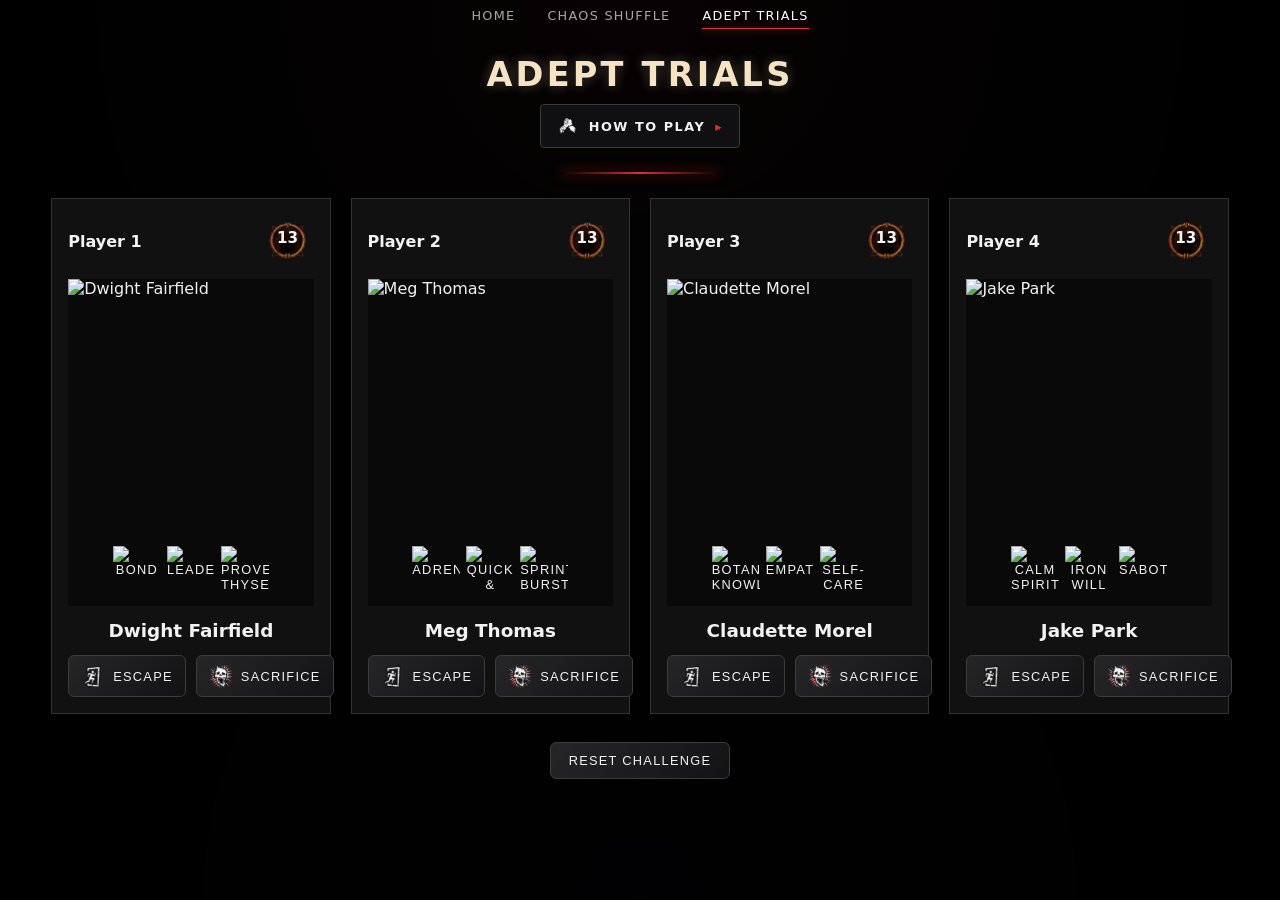
==== challenge.html @ 23b7cd25 "FEAT: Add How to Play accordion Added a reusable mode accordion component and introduced a How to Pl" ====
<!DOCTYPE html>
<html lang="en">
<head>
  <meta charset="UTF-8">
  <meta name="viewport" content="width=device-width, initial-scale=1.0">
  <link rel="icon" type="image/png" href="images/icons/favicon.png">
  <title>The Campfire | Adept Trials</title>
  <link rel="stylesheet" href="css/style.css">
  <link rel="stylesheet" href="css/challenge.css">
</head>

<body>
  <header class="app-header">
    <nav class="app-nav" aria-label="Main navigation">
      <a href="index.html">Home</a>
      <a href="randomiser.html">Chaos Shuffle</a>
      <a href="challenge.html" aria-current="page">Adept Trials</a>
    </nav>
    <div class="challenge-heading">
      <h1>Adept Trials</h1>
      <section class="mode-accordion">
        <button class="mode-accordion-toggle" type="button" aria-expanded="false" aria-controls="how-to-play-content">
          <img class="mode-accordion-image" src="images/icons/how-to-play.png" alt="How to Play" aria-hidden="true">
          <span>How to Play</span>
          <span class="mode-accordion-icon" aria-hidden="true">▸</span>
        </button>
        
        <div class="mode-accordion-content" id="how-to-play-content" hidden>
          <p>Work together to progress through the Survivor roster.</p>
          <ul>
            <li>Escape a Trial to advance to the next Survivor.</li>
            <li>Being sacrificed costs you progress.</li>
            <li>Three consecutive sacrifices ends the run.</li>
            <li>Complete your Survivor column to become an Escapist.</li>
            <li>Escapists may play as any Survivor, but must equip one unique perk from each remaining player's current Survivor and one unique perk from the Survivor they finished their column with.</li>
            <li>As an Escapist, your goal is to help the remaining players escape and complete their columns.</li>
            <li>Complete the Trial by having all four players become Escapists.</li>
          </ul>
        </div>
      </section>
    </div>
  </header>

  <main class="challenge-page">
    <section class="challenge-grid">

      <!-- Player 1 -->
      <article class="challenge-player-card" data-player="0">
        <div class="challenge-player-header">
          <span class="challenge-player-label">Player 1</span>
          <div class="challenge-player-rank">
            <img class="challenge-rank-icon" src="images/ranks/bronze.png" alt="Rank emblem">
            <span class="challenge-rank-number">—</span>
          </div>
        </div>

        <div class="challenge-survivor">
          <img class="challenge-survivor-image" src="images/placeholders/character.png" alt="Player 1 Survivor">
          <div class="challenge-perks">
            <button class="challenge-perk" type="button">
              <img src="images/placeholders/perk.png" alt="Survivor perk">
            </button>

            <button class="challenge-perk" type="button">
              <img src="images/placeholders/perk.png" alt="Survivor perk">
            </button>

            <button class="challenge-perk" type="button">
              <img src="images/placeholders/perk.png" alt="Survivor perk">
            </button>
          </div>
        </div>

        <h2 class="challenge-survivor-name">Survivor</h2>
        <p class="challenge-finished-label">ESCAPED</p>

        <div class="challenge-result-buttons">
          <button class="challenge-result-btn challenge-escape-btn" type="button">
            <img class="challenge-result-icon" src="images/icons/escape-icon.png" alt="">
            <span>Escape</span>
          </button>

          <button class="challenge-result-btn challenge-sacrifice-btn" type="button">
            <img class="challenge-result-icon" src="images/icons/sacrifice-icon.png" alt="">
            <span>Sacrifice</span>
          </button>
        </div>
      </article>

      <!-- Player 2 -->
      <article class="challenge-player-card" data-player="1">
        <div class="challenge-player-header">
          <span class="challenge-player-label">Player 2</span>
          <div class="challenge-player-rank">
            <img class="challenge-rank-icon" src="images/ranks/bronze.png" alt="Rank emblem">
            <span class="challenge-rank-number">—</span>
          </div>
        </div>

        <div class="challenge-survivor">
          <img class="challenge-survivor-image" src="images/placeholders/character.png" alt="Player 2 Survivor">
          <div class="challenge-perks">
            <button class="challenge-perk" type="button">
              <img src="images/placeholders/perk.png" alt="Survivor perk">
            </button>

            <button class="challenge-perk" type="button">
              <img src="images/placeholders/perk.png" alt="Survivor perk">
            </button>

            <button class="challenge-perk" type="button">
              <img src="images/placeholders/perk.png" alt="Survivor perk">
            </button>
          </div>
        </div>

        <h2 class="challenge-survivor-name">Survivor</h2>
        <p class="challenge-finished-label">ESCAPED</p>

        <div class="challenge-result-buttons">
          <button class="challenge-result-btn challenge-escape-btn" type="button">
            <img class="challenge-result-icon" src="images/icons/escape-icon.png" alt="">
            <span>Escape</span>
          </button>

          <button class="challenge-result-btn challenge-sacrifice-btn" type="button">
            <img class="challenge-result-icon" src="images/icons/sacrifice-icon.png" alt="">
            <span>Sacrifice</span>
          </button>
        </div>
      </article>

      <!-- Player 3 -->
      <article class="challenge-player-card" data-player="2">
        <div class="challenge-player-header">
          <span class="challenge-player-label">Player 3</span>
          <div class="challenge-player-rank">
            <img class="challenge-rank-icon" src="images/ranks/bronze.png" alt="Rank emblem">
            <span class="challenge-rank-number">—</span>
          </div>
        </div>

        <div class="challenge-survivor">
          <img class="challenge-survivor-image" src="images/placeholders/character.png" alt="Player 3 Survivor">
          <div class="challenge-perks">
            <button class="challenge-perk" type="button">
              <img src="images/placeholders/perk.png" alt="Survivor perk">
            </button>

            <button class="challenge-perk" type="button">
              <img src="images/placeholders/perk.png" alt="Survivor perk">
            </button>

            <button class="challenge-perk" type="button">
              <img src="images/placeholders/perk.png" alt="Survivor perk">
            </button>
          </div>
        </div>

        <h2 class="challenge-survivor-name">Survivor</h2>
        <p class="challenge-finished-label">ESCAPED</p>

        <div class="challenge-result-buttons">
          <button class="challenge-result-btn challenge-escape-btn" type="button">
            <img class="challenge-result-icon" src="images/icons/escape-icon.png" alt="">
            <span>Escape</span>
          </button>

          <button class="challenge-result-btn challenge-sacrifice-btn" type="button">
            <img class="challenge-result-icon" src="images/icons/sacrifice-icon.png" alt="">
            <span>Sacrifice</span>
          </button>
        </div>
      </article>

      <!-- Player 4 -->
      <article class="challenge-player-card" data-player="3">
        <div class="challenge-player-header">
          <span class="challenge-player-label">Player 4</span>
          <div class="challenge-player-rank">
            <img class="challenge-rank-icon" src="images/ranks/bronze.png" alt="Rank emblem">
            <span class="challenge-rank-number">—</span>
          </div>
        </div>

        <div class="challenge-survivor">
          <img class="challenge-survivor-image" src="images/placeholders/character.png" alt="Player 4 Survivor">

          <div class="challenge-perks">
            <button class="challenge-perk" type="button">
              <img src="images/placeholders/perk.png" alt="Survivor perk">
            </button>

            <button class="challenge-perk" type="button">
              <img src="images/placeholders/perk.png" alt="Survivor perk">
            </button>

            <button class="challenge-perk" type="button">
              <img src="images/placeholders/perk.png" alt="Survivor perk">
            </button>
          </div>
        </div>

        <h2 class="challenge-survivor-name">Survivor</h2>
        <p class="challenge-finished-label">ESCAPED</p>

        <div class="challenge-result-buttons">
          <button class="challenge-result-btn challenge-escape-btn" type="button">
            <img class="challenge-result-icon" src="images/icons/escape-icon.png" alt="">
            <span>Escape</span>
          </button>

          <button class="challenge-result-btn challenge-sacrifice-btn" type="button">
            <img class="challenge-result-icon" src="images/icons/sacrifice-icon.png" alt="">
            <span>Sacrifice</span>
          </button>
        </div>
      </article>
    </section>

    <section class="challenge-complete" hidden>
      <h2>CHALLENGE COMPLETE</h2>
      <p>All players escaped the Entity.</p>
    </section>

    <section class="challenge-failure" hidden>
      <h2>TRAIL FAILED</h2>
      <p class="challenge-failure-message"></p>
    </section>

    <section class="challenge-controls">
      <button id="challenge-reset" type="button">Reset Challenge</button>
    </section>
  </main>

  <script src="data/survivors.js"></script>
  <script src="data/survivor-perks.js"></script>
  <script src="js/script.js"></script>
  <script src="js/challenge.js"></script>

</body>
</html>
---- css/style.css ----
/* =========================
   Base
   ========================= */

:root {
  --entity-red: #d8342c;
  --entity-red-soft: #a82823;
  --bg-deep: #050508;
  --bg-panel: rgba(10, 10, 12, 0.9);
  --bg-panel-soft: rgba(18, 18, 22, 0.9);
  --text-main: #f2f2f2;
  --text-muted: #a0a0a0;
  --border-soft: #3c3c3c;
  --highlight: #f5e3c3;
  --shadow-strong: 0 0 25px rgba(0, 0, 0, 0.95);
}

* {
  box-sizing: border-box;
}

html,
body {
  margin: 0;
  padding: 0;
}

body {
  min-height: 100vh;
  background:
    radial-gradient(
      circle at top,
      rgba(216, 52, 44, 0.1),
      transparent 55%
    ),
    url("../images/backgrounds/dbdFog.jpg")
      center center / cover fixed no-repeat,
    var(--bg-deep);
  font-family:
    system-ui,
    -apple-system,
    BlinkMacSystemFont,
    "Segoe UI",
    sans-serif;
  color: var(--text-main);
  overflow-x: hidden;
  position: relative;
}

body::before {
  content: "";
  position: fixed;
  inset: 0;
  pointer-events: none;
  background:
    url("../images/backgrounds/fogOverlay.png") repeat;
  opacity: 0.15;
  mix-blend-mode: screen;
  z-index: -1;
}

body::after {
  content: "";
  position: fixed;
  inset: 0;
  pointer-events: none;
  background:
    radial-gradient(
      circle at top,
      transparent 0,
      rgba(0, 0, 0, 0.6) 65%
    ),
    radial-gradient(
      circle at bottom,
      transparent 0,
      rgba(0, 0, 0, 0.7) 55%
    );
  z-index: -1;
}

/* =========================
   App Layout
   ========================= */

.app {
  max-width: 980px;
  margin: 0 auto;
  padding: 1.5rem 1rem 2.5rem;
}


/* =========================
   App Header
   ========================= */

.app-header {
  position: relative;
  margin-bottom: 1.5rem;
  text-align: center;
}

.app-header h1 {
  margin: 0.5rem 0 0.25rem;
  font-size: 2.1rem;
  letter-spacing: 0.2rem;
  text-transform: uppercase;
  color: var(--highlight);
  text-shadow:
    0 0 8px rgba(0, 0, 0, 0.9),
    0 0 12px rgba(245, 227, 195, 0.4);
}

.app-header::after {
  content: "";
  display: block;
  width: 160px;
  height: 2px;
  margin: 0.5rem auto 0;
  background: linear-gradient(
    90deg,
    transparent,
    var(--entity-red),
    transparent
  );
  box-shadow: 0 0 12px rgba(216, 52, 44, 0.7);
}

/* =========================
   App Navigation
   ========================= */

.app-nav {
  display: flex;
  justify-content: center;
  gap: 32px;

  margin-bottom: 24px;
}

.app-nav a {
  position: relative;
  padding: 8px 0;
  color: rgba(255, 255, 255, 0.65);
  font-size: 0.8rem;
  letter-spacing: 0.1em;
  text-decoration: none;
  text-transform: uppercase;
  transition: color 0.2s ease;
}

.app-nav a:hover {
  color: #fff;
}

.app-nav a[aria-current="page"] {
  color: #fff;
}

.app-nav a[aria-current="page"]::after {
  content: "";
  position: absolute;
  right: 0;
  bottom: 2px;
  left: 0;
  height: 1px;
  background: var(--entity-red);
  box-shadow: 0 0 8px var(--entity-red);
}

/* =========================
   Mode Accordions
   ========================= */

.mode-accordion {
  width: min(100%, 700px);
  margin: 10px auto 24px;
}

.mode-accordion-toggle {
  display: flex;
  align-items: center;
  justify-content: center;
  gap: 10px;
  margin: 0 auto;
  padding: 10px 16px;
  border: 1px solid var(--border-soft);
  border-radius: 4px;
  background: var(--bg-panel-soft);
  color: var(--text-main);
  font: inherit;
  font-size: 0.8rem;
  font-weight: 600;
  letter-spacing: 0.12em;
  text-transform: uppercase;
  cursor: pointer;
  transition:
    border-color 0.2s ease,
    background 0.2s ease;
}

.mode-accordion-toggle:hover {
  border-color: var(--entity-red);
  background: var(--bg-panel);
}

.mode-accordion-icon {
  display: inline-block;
  color: var(--entity-red);
  transition: transform 0.2s ease;
}

.mode-accordion-toggle[aria-expanded="true"]
  .mode-accordion-icon {
  transform: rotate(90deg);
}

.mode-accordion-image {
  width: 22px;
  height: 22px;
  object-fit: contain;
}

.mode-accordion-content {
  max-width: 540px;
  margin: 14px auto 0;
  padding: 18px 24px;
  border: 1px solid var(--border-soft);
  background: var(--bg-panel);
  box-shadow: var(--shadow-strong);
  color: var(--text-muted);
  font-size: 0.85rem;
  line-height: 1.6;
}

.mode-accordion-content p {
  margin: 0 0 12px;
  color: var(--text-main);
  text-align: center;
}

.mode-accordion-content ul {
  width: fit-content;
  margin: 0 auto;
  padding-left: 20px;
  text-align: left;
}

.mode-accordion-content li + li {
  margin-top: 6px;
}

/* =========================
   Buttons
   ========================= */

button {
  background: linear-gradient(135deg, #262628, #131316);
  color: var(--text-main);
  border-radius: 6px;
  border: 1px solid var(--border-soft);
  padding: 0.6rem 0.9rem;
  cursor: pointer;
  font-size: 0.8rem;
  text-transform: uppercase;
  letter-spacing: 0.08rem;
  transition:
    background 0.15s ease,
    border-color 0.15s ease,
    box-shadow 0.15s ease,
    transform 0.08s ease;
}

button:hover {
  background: linear-gradient(135deg, var(--entity-red), var(--entity-red-soft));
  border-color: var(--entity-red);
  box-shadow: 0 0 10px rgba(216, 52, 44, 0.7);
  transform: translateY(-1px);
}

button:active {
  transform: translateY(0);
  box-shadow: 0 0 4px rgba(216, 52, 44, 0.6);
}

/* =========================
   Footer
   ========================= */

.app-footer {
  margin-top: 48px;
  padding: 24px 0 32px;
  text-align: center;
}

.social-links {
  display: flex;
  justify-content: center;
  align-items: center;
  gap: 18px;
}

.social-links a {
  display: flex;
  opacity: 0.6;
  transition:
    opacity 0.2s ease,
    transform 0.2s ease;
}

.social-links a:hover {
  opacity: 1;
  transform: translateY(-2px);
}

.social-links img {
  width: 24px;
  height: 24px;
  object-fit: contain;
  filter: invert(1);
  opacity: 0.65;
  transition:
    opacity 0.2s ease,
    transform 0.2s ease;
}

.social-links a:hover img {
  opacity: 1;
  transform: translateY(-2px);
}

.copyright {
  margin: 14px 0 0;
  color: var(--text-muted);
  font-size: 0.7rem;
  opacity: 0.6;
}

.legal-disclaimer {
  max-width: 650px;
  margin: 12px auto 0;

  color: var(--text-muted);
  font-size: 0.7rem;
  line-height: 1.5;
  text-align: center;

  opacity: 0.6;
}

/* =========================
   Utilities
   ========================= */

.hidden {
  display: none !important;
}

/* =========================
   Responsive
   ========================= */

@media (max-width: 800px) {
  .app-header h1 {
    font-size: 1.7rem;
  }
}
---- css/challenge.css ----
/* =========================
   Challenge Layout
   ========================= */

.challenge-page {
  width: min(1400px, 92%);
  margin: 0 auto;
  padding-bottom: 40px;
}

.challenge-grid {
  display: grid;
  grid-template-columns: repeat(4, minmax(0, 1fr));
  gap: 20px;
}

/* =========================
   Player Cards
   ========================= */

.challenge-player-card {
  padding: 16px;
  border: 1px solid #333;
  background: #111;
}

.challenge-player-header {
  display: flex;
  align-items: center;
  justify-content: space-between;
  gap: 16px;
  margin-bottom: 12px;
}

.challenge-player-label {
  font-weight: 600;
}

.challenge-player-rank {
  position: relative;
  width: 52px;
  height: 52px;
  flex-shrink: 0;
}

.challenge-rank-icon {
  width: 100%;
  height: 100%;
  object-fit: contain;
  display: block;
}

.challenge-rank-number {
  position: absolute;
  inset: 0;
  display: flex;
  align-items: center;
  justify-content: center;
  font-size: 0.95rem;
  font-weight: 700;
  line-height: 1;
  pointer-events: none;
  transform: translateY(-2px);
}

/* =========================
   Survivor Display
   ========================= */

.challenge-survivor {
  position: relative;
  width: 100%;
  aspect-ratio: 3 / 4;
  overflow: hidden;
  background: #090909;
}

.challenge-survivor-image {
  width: 100%;
  height: 100%;
  object-fit: cover;
  display: block;
}

.challenge-survivor-name {
  margin: 14px 0;
  text-align: center;
  font-size: 1.15rem;
}

.challenge-finished-label {
  display: none;
  margin: 0 0 14px;
  text-align: center;
  font-weight: 700;
  letter-spacing: 0.08em;
}

.challenge-player-card.is-finished .challenge-finished-label {
  display: block;
}

.challenge-player-card.is-finished .challenge-result-btn {
  cursor: default;
  opacity: 0.5;
}

.challenge-player-card.has-sacrifice-warning
.challenge-survivor-image {
  filter:
    sepia(1)
    saturate(3)
    hue-rotate(315deg)
    brightness(0.9);
}

.challenge-player-card.has-sacrifice-danger
  .challenge-survivor-image {
  filter:
    sepia(1)
    saturate(6)
    hue-rotate(315deg)
    brightness(0.75);
}

/* =========================
   Perk Display
   ========================= */

.challenge-perks {
  position: absolute;
  left: 50%;
  bottom: 12px;
  transform: translateX(-50%);
  display: flex;
  align-items: center;
  justify-content: center;
  gap: 6px;
  z-index: 2;
}

.challenge-perk {
  width: 48px;
  height: 48px;
  padding: 0;
  border: none;
  background: transparent;
  cursor: pointer;
}

.challenge-perk img {
  width: 100%;
  height: 100%;
  object-fit: contain;
  display: block;
}

/* =========================
   Result Controls
   ========================= */

.challenge-result-buttons {
  display: grid;
  grid-template-columns: 1fr 1fr;
  gap: 10px;
}

.challenge-result-btn {
  width: 100%;
  padding: 8px 12px;
  display: flex;
  align-items: center;
  justify-content: center;
  gap: 8px;
  cursor: pointer;
}

.challenge-result-icon {
  width: 24px;
  height: 24px;
  object-fit: contain;
  flex-shrink: 0;
}

/* =========================
   Challenge States
   ========================= */

.challenge-complete {
  margin-top: 28px;
  text-align: center;
}

.challenge-complete h2 {
  margin: 0 0 8px;
}

.challenge-complete p {
  margin: 0;
}

.challenge-failure {
  margin-top: 28px;
  text-align: center;
}

.challenge-failure h2 {
  margin: 0 0 8px;
}

.challenge-failure-message {
  margin: 0;
}

/* =========================
   Challenge Controls
   ========================= */

.challenge-controls {
  display: flex;
  justify-content: center;
  margin-top: 28px;
}

#challenge-reset {
  padding: 10px 18px;
  cursor: pointer;
}

/* =========================
   Responsive
   ========================= */

@media (max-width: 1100px) {
  .challenge-grid {
    grid-template-columns: repeat(2, minmax(0, 1fr));
  }
}

@media (max-width: 600px) {
  .challenge-page {
    width: min(94%, 1400px);
  }

  .challenge-grid {
    grid-template-columns: 1fr;
  }
}
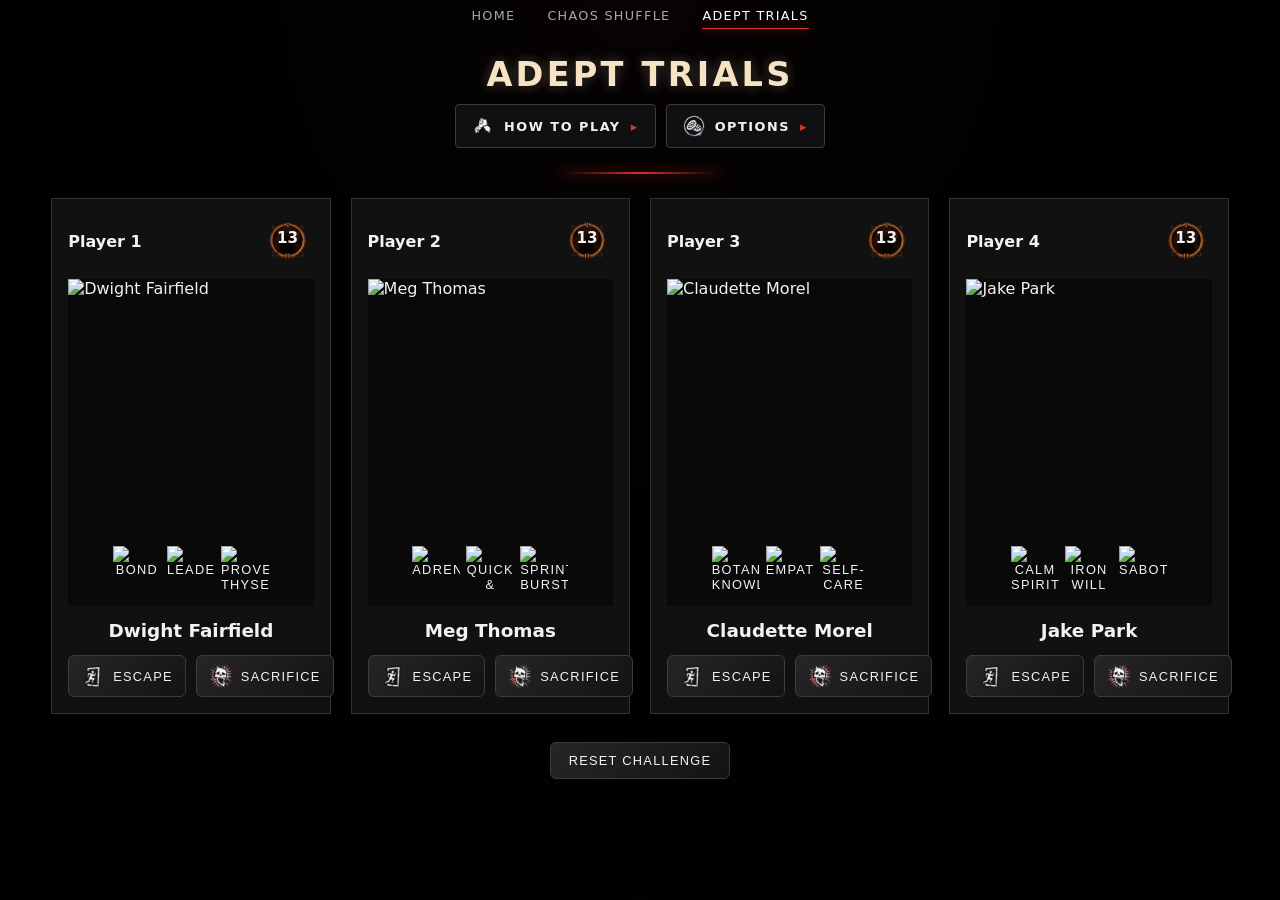
==== commit d9d0f866: "FEAT: Add Adept Trials options accordion Added an Options accordion to Adept Trials, updated the sha" ====
--- a/challenge.html
+++ b/challenge.html
@@ -18,26 +18,46 @@
     </nav>
     <div class="challenge-heading">
       <h1>Adept Trials</h1>
-      <section class="mode-accordion">
-        <button class="mode-accordion-toggle" type="button" aria-expanded="false" aria-controls="how-to-play-content">
-          <img class="mode-accordion-image" src="images/icons/how-to-play.png" alt="How to Play" aria-hidden="true">
-          <span>How to Play</span>
-          <span class="mode-accordion-icon" aria-hidden="true">▸</span>
-        </button>
-        
-        <div class="mode-accordion-content" id="how-to-play-content" hidden>
-          <p>Work together to progress through the Survivor roster.</p>
-          <ul>
-            <li>Escape a Trial to advance to the next Survivor.</li>
-            <li>Being sacrificed costs you progress.</li>
-            <li>Three consecutive sacrifices ends the run.</li>
-            <li>Complete your Survivor column to become an Escapist.</li>
-            <li>Escapists may play as any Survivor, but must equip one unique perk from each remaining player's current Survivor and one unique perk from the Survivor they finished their column with.</li>
-            <li>As an Escapist, your goal is to help the remaining players escape and complete their columns.</li>
-            <li>Complete the Trial by having all four players become Escapists.</li>
-          </ul>
-        </div>
-      </section>
+      <div class="mode-accordions">
+        <section class="mode-accordion">
+          <button class="mode-accordion-toggle" type="button" aria-expanded="false" aria-controls="how-to-play-content">
+            <img class="mode-accordion-image" src="images/icons/how-to-play.png" alt="How to Play" aria-hidden="true">
+            <span>How to Play</span>
+            <span class="mode-accordion-icon" aria-hidden="true">▸</span>
+          </button>
+          
+          <div class="mode-accordion-content" id="how-to-play-content" hidden>
+            <p>Work together to progress through the Survivor roster.</p>
+            <ul>
+              <li>Escape a Trial to advance to the next Survivor.</li>
+              <li>Being sacrificed costs you progress.</li>
+              <li>Three consecutive sacrifices ends the run.</li>
+              <li>Complete your Survivor column to become an Escapist.</li>
+              <li>Escapists may play as any Survivor, but must equip one unique perk from each remaining player's current Survivor and one unique perk from the Survivor they finished their column with.</li>
+              <li>As an Escapist, your goal is to help the remaining players escape and complete their columns.</li>
+              <li>Complete the Trial by having all four players become Escapists.</li>
+            </ul>
+          </div>
+        </section>
+
+        <section class="mode-accordion">
+          <button class="mode-accordion-toggle" type="button" aria-expanded="false" aria-controls="options-content">
+            <img class="mode-accordion-image" src="images/icons/options.png" alt="Options" aria-hidden="true">
+            <span>Options</span>
+            <span class="mode-accordion-icon" aria-hidden="true">▸</span>
+          </button>
+          <div class="mode-accordion-content" id="options-content" hidden>
+            <label class="custom-checkbox-label mode-option">
+              <input type="checkbox" id="randomise-survivor-columns">
+              <span class="custom-checkbox" aria-hidden="true"></span>
+              <span class="mode-option-text">
+                <strong>Randomise Survivor Columns</strong>
+                <small>Shuffle the Survivor roster between all four players.</small>
+              </span>
+            </label>
+          </div>
+        </section>
+      </div>
     </div>
   </header>
 
--- a/css/style.css
+++ b/css/style.css
@@ -168,12 +168,77 @@
 }
 
 /* =========================
+   Custom Checkboxes
+   ========================= */
+
+.custom-checkbox-label {
+  display: flex;
+  align-items: center;
+  gap: 0.45rem;
+  color: var(--text-muted);
+  cursor: pointer;
+  font-size: 0.75rem;
+  letter-spacing: 0.12rem;
+  text-transform: uppercase;
+  transition:
+    opacity 0.2s ease,
+    color 0.2s ease;
+}
+
+.custom-checkbox-label input {
+  display: none;
+}
+
+.custom-checkbox-label input:not(:checked) + .custom-checkbox {
+  opacity: 0.45;
+}
+
+.custom-checkbox {
+  position: relative;
+  width: 14px;
+  height: 14px;
+  border: 1px solid var(--entity-red);
+  border-radius: 3px;
+  box-shadow: 0 0 6px rgba(216, 52, 44, 0.4);
+}
+
+.custom-checkbox-label input:checked + .custom-checkbox::after {
+  content: "";
+  position: absolute;
+  inset: 2px;
+  background: var(--entity-red);
+  box-shadow: 0 0 8px rgba(216, 52, 44, 0.8);
+}
+
+.custom-checkbox-text {
+  margin-top: 1px;
+}
+
+/* =========================
    Mode Accordions
    ========================= */
 
+.mode-accordions {
+  display: grid;
+  grid-template-columns: max-content max-content;
+  justify-content: center;
+  gap: 14px 10px;
+
+  margin: 10px auto 24px;
+}
+
 .mode-accordion {
-  width: min(100%, 700px);
-  margin: 10px auto 24px;
+  display: contents;
+}
+
+.mode-accordion:first-child .mode-accordion-toggle {
+  grid-column: 1;
+  grid-row: 1;
+}
+
+.mode-accordion:nth-child(2) .mode-accordion-toggle {
+  grid-column: 2;
+  grid-row: 1;
 }
 
 .mode-accordion-toggle {
@@ -221,8 +286,11 @@
 }
 
 .mode-accordion-content {
-  max-width: 540px;
-  margin: 14px auto 0;
+  grid-column: 1 / -1;
+  grid-row: 2;
+  justify-self: center;
+  width: 540px;
+  max-width: calc(100vw - 40px);
   padding: 18px 24px;
   border: 1px solid var(--border-soft);
   background: var(--bg-panel);
@@ -247,6 +315,33 @@
 
 .mode-accordion-content li + li {
   margin-top: 6px;
+}
+
+.mode-option {
+  justify-content: flex-start;
+  width: fit-content;
+  margin: 0 auto;
+}
+
+.mode-option-text {
+  display: flex;
+  flex-direction: column;
+  gap: 4px;
+  text-transform: none;
+  letter-spacing: normal;
+}
+
+.mode-option-text strong {
+  color: var(--text-main);
+  font-size: 0.8rem;
+  letter-spacing: 0.08em;
+  text-transform: uppercase;
+}
+
+.mode-option-text small {
+  color: var(--text-muted);
+  font-size: 0.7rem;
+  line-height: 1.4;
 }
 
 /* =========================
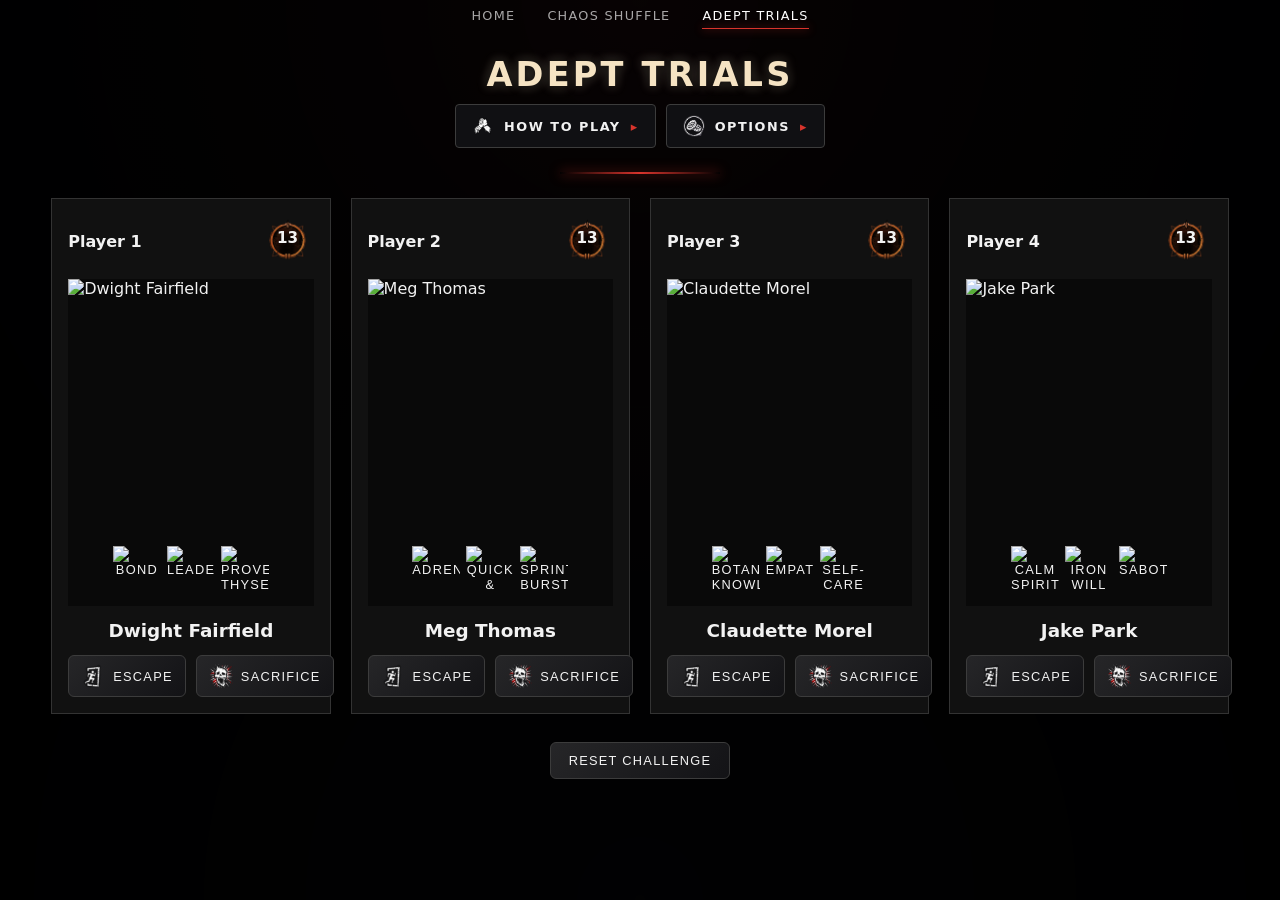
==== commit e1b084bc: "FEAT: Add Chaos Shuffle mode accordions Added How to Play and Options accordions to Chaos Shuffle, m" ====
--- a/challenge.html
+++ b/challenge.html
@@ -46,6 +46,7 @@
             <span>Options</span>
             <span class="mode-accordion-icon" aria-hidden="true">▸</span>
           </button>
+          
           <div class="mode-accordion-content" id="options-content" hidden>
             <label class="custom-checkbox-label mode-option">
               <input type="checkbox" id="randomise-survivor-columns">
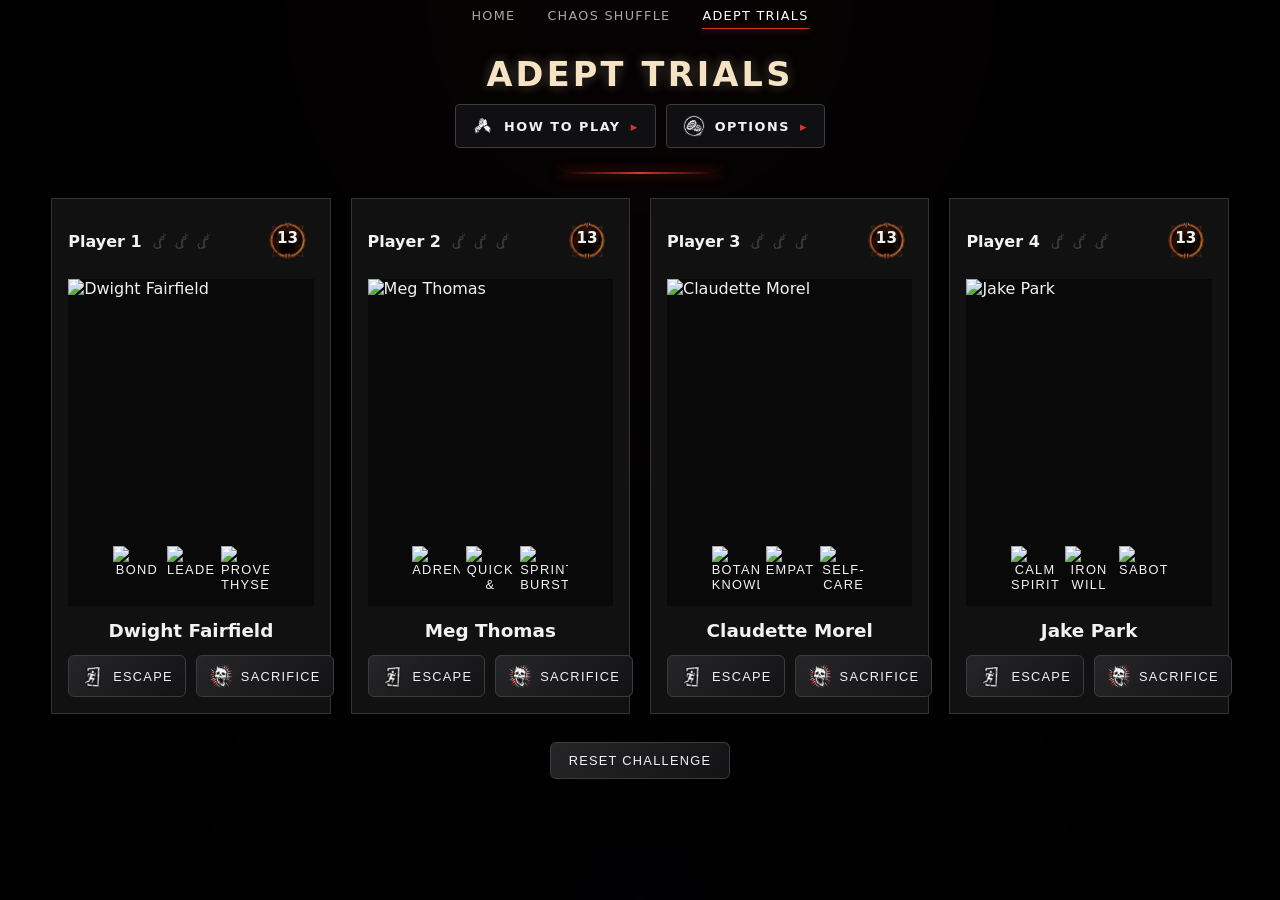
==== commit be162949: "FEAT: Add Adept Trials hook states Added visual hook-state indicators beside each player label to tr" ====
--- a/challenge.html
+++ b/challenge.html
@@ -68,7 +68,15 @@
       <!-- Player 1 -->
       <article class="challenge-player-card" data-player="0">
         <div class="challenge-player-header">
-          <span class="challenge-player-label">Player 1</span>
+          <div class="challenge-player-status">
+            <span class="challenge-player-label">Player 1</span>
+            <div class="challenge-hook-states" aria-label="Consecutive sacrifices">
+              <img class="challenge-hook-icon" src="images/icons/hook.png" alt="">
+              <img class="challenge-hook-icon" src="images/icons/hook.png" alt="">
+              <img class="challenge-hook-icon" src="images/icons/hook.png" alt="">
+            </div>
+          </div>
+          
           <div class="challenge-player-rank">
             <img class="challenge-rank-icon" src="images/ranks/bronze.png" alt="Rank emblem">
             <span class="challenge-rank-number">—</span>
@@ -111,7 +119,15 @@
       <!-- Player 2 -->
       <article class="challenge-player-card" data-player="1">
         <div class="challenge-player-header">
-          <span class="challenge-player-label">Player 2</span>
+          <div class="challenge-player-status">
+            <span class="challenge-player-label">Player 2</span>
+            <div class="challenge-hook-states" aria-label="Consecutive sacrifices">
+              <img class="challenge-hook-icon" src="images/icons/hook.png" alt="">
+              <img class="challenge-hook-icon" src="images/icons/hook.png" alt="">
+              <img class="challenge-hook-icon" src="images/icons/hook.png" alt="">
+            </div>
+          </div>
+          
           <div class="challenge-player-rank">
             <img class="challenge-rank-icon" src="images/ranks/bronze.png" alt="Rank emblem">
             <span class="challenge-rank-number">—</span>
@@ -154,7 +170,15 @@
       <!-- Player 3 -->
       <article class="challenge-player-card" data-player="2">
         <div class="challenge-player-header">
-          <span class="challenge-player-label">Player 3</span>
+          <div class="challenge-player-status">
+            <span class="challenge-player-label">Player 3</span>
+            <div class="challenge-hook-states" aria-label="Consecutive sacrifices">
+              <img class="challenge-hook-icon" src="images/icons/hook.png" alt="">
+              <img class="challenge-hook-icon" src="images/icons/hook.png" alt="">
+              <img class="challenge-hook-icon" src="images/icons/hook.png" alt="">
+            </div>
+          </div>
+          
           <div class="challenge-player-rank">
             <img class="challenge-rank-icon" src="images/ranks/bronze.png" alt="Rank emblem">
             <span class="challenge-rank-number">—</span>
@@ -197,7 +221,15 @@
       <!-- Player 4 -->
       <article class="challenge-player-card" data-player="3">
         <div class="challenge-player-header">
-          <span class="challenge-player-label">Player 4</span>
+          <div class="challenge-player-status">
+            <span class="challenge-player-label">Player 4</span>
+            <div class="challenge-hook-states" aria-label="Consecutive sacrifices">
+              <img class="challenge-hook-icon" src="images/icons/hook.png" alt="">
+              <img class="challenge-hook-icon" src="images/icons/hook.png" alt="">
+              <img class="challenge-hook-icon" src="images/icons/hook.png" alt="">
+            </div>
+          </div>
+          
           <div class="challenge-player-rank">
             <img class="challenge-rank-icon" src="images/ranks/bronze.png" alt="Rank emblem">
             <span class="challenge-rank-number">—</span>
--- a/css/challenge.css
+++ b/css/challenge.css
@@ -63,6 +63,29 @@
   transform: translateY(-2px);
 }
 
+.challenge-player-status {
+  display: flex;
+  align-items: center;
+  gap: 8px;
+}
+
+.challenge-hook-states {
+  display: flex;
+  align-items: center;
+  gap: 2px;
+}
+
+.challenge-hook-icon {
+  width: 20px;
+  height: 20px;
+  object-fit: contain;
+  opacity: 0.2;
+}
+
+.challenge-hook-icon.is-active {
+  opacity: 1;
+}
+
 /* =========================
    Survivor Display
    ========================= */
@@ -105,22 +128,9 @@
   opacity: 0.5;
 }
 
-.challenge-player-card.has-sacrifice-warning
-.challenge-survivor-image {
-  filter:
-    sepia(1)
-    saturate(3)
-    hue-rotate(315deg)
-    brightness(0.9);
-}
-
-.challenge-player-card.has-sacrifice-danger
-  .challenge-survivor-image {
-  filter:
-    sepia(1)
-    saturate(6)
-    hue-rotate(315deg)
-    brightness(0.75);
+.challenge-player-card.is-sacrificed .challenge-survivor-image {
+  filter: grayscale(1);
+  opacity: 0.65;
 }
 
 /* =========================
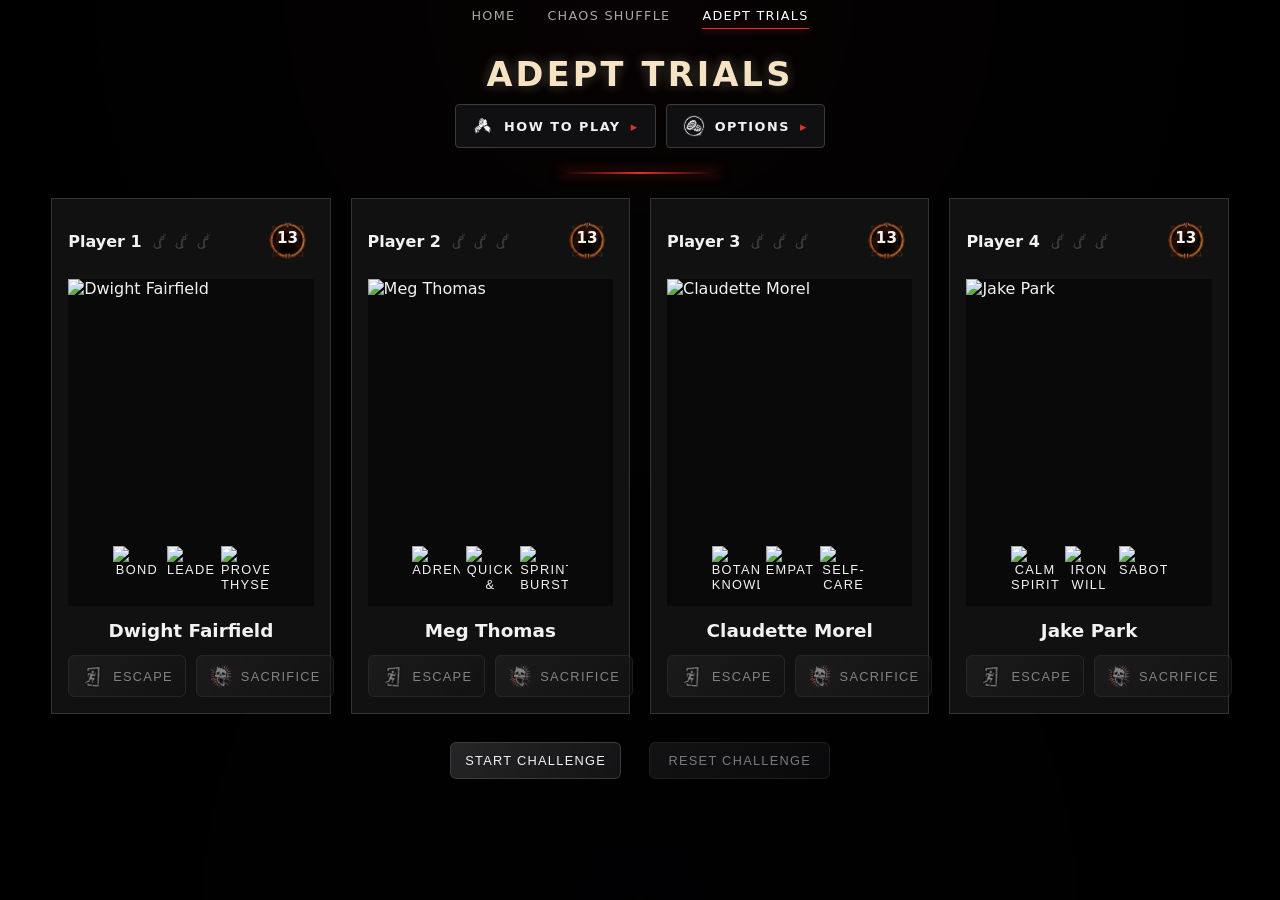
==== commit d3ba992f: "FEAT: Add Adept Trials challenge start Added a Start Challenge flow to Adept Trials.  Result actions" ====
--- a/challenge.html
+++ b/challenge.html
@@ -282,6 +282,7 @@
     </section>
 
     <section class="challenge-controls">
+      <button id="challenge-start" type="button">Start Challenge</button>
       <button id="challenge-reset" type="button">Reset Challenge</button>
     </section>
   </main>
--- a/css/style.css
+++ b/css/style.css
@@ -88,7 +88,6 @@
   padding: 1.5rem 1rem 2.5rem;
 }
 
-
 /* =========================
    App Header
    ========================= */
@@ -433,12 +432,10 @@
 .legal-disclaimer {
   max-width: 650px;
   margin: 12px auto 0;
-
   color: var(--text-muted);
   font-size: 0.7rem;
   line-height: 1.5;
   text-align: center;
-
   opacity: 0.6;
 }
 
--- a/css/challenge.css
+++ b/css/challenge.css
@@ -185,6 +185,12 @@
   cursor: pointer;
 }
 
+.challenge-result-btn:disabled {
+  cursor: default;
+  opacity: 0.5;
+  pointer-events: none;
+}
+
 .challenge-result-icon {
   width: 24px;
   height: 24px;
@@ -229,7 +235,14 @@
 .challenge-controls {
   display: flex;
   justify-content: center;
+  gap: 28px;
   margin-top: 28px;
+}
+
+.challenge-controls button:disabled {
+  cursor: default;
+  opacity: 0.5;
+  pointer-events: none;
 }
 
 #challenge-reset {
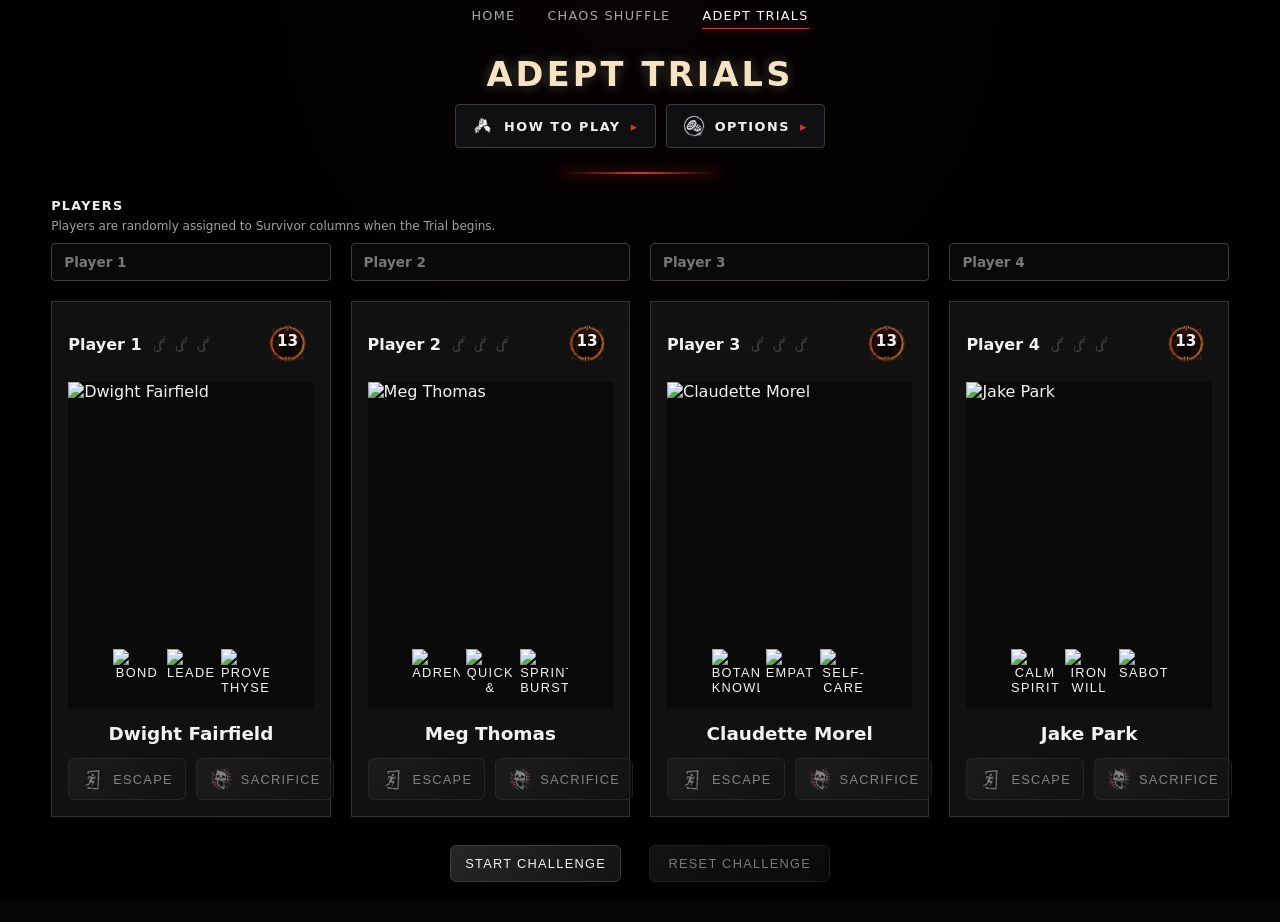
==== commit d1a8b0ad: "FEAT: Add player names to Adept Trials Added player name setup and random assignment to Adept Trials" ====
--- a/challenge.html
+++ b/challenge.html
@@ -63,6 +63,19 @@
   </header>
 
   <main class="challenge-page">
+    <section class="challenge-player-setup" aria-label="Player names">
+      <h2 class="challenge-player-setup-title">Players</h2>
+      <p class="challenge-player-setup-description">Players are randomly assigned to Survivor columns when the Trial begins.</p>
+
+      <input class="challenge-player-name-input" type="text" placeholder="Player 1" maxlength="16" autocomplete="off" aria-label="Player 1 name">
+      
+      <input class="challenge-player-name-input" type="text" placeholder="Player 2" maxlength="16" autocomplete="off" aria-label="Player 2 name">
+      
+      <input class="challenge-player-name-input" type="text" placeholder="Player 3" maxlength="16" autocomplete="off" aria-label="Player 3 name">
+      
+      <input class="challenge-player-name-input" type="text" placeholder="Player 4" maxlength="16" autocomplete="off" aria-label="Player 4 name">
+    </section>
+
     <section class="challenge-grid">
 
       <!-- Player 1 -->
@@ -277,7 +290,7 @@
     </section>
 
     <section class="challenge-failure" hidden>
-      <h2>TRAIL FAILED</h2>
+      <h2>TRIAL FAILED</h2>
       <p class="challenge-failure-message"></p>
     </section>
 
--- a/css/challenge.css
+++ b/css/challenge.css
@@ -14,6 +14,64 @@
   gap: 20px;
 }
 
+/* =========================
+   Player Setup
+   ========================= */
+
+.challenge-player-setup {
+  display: grid;
+  grid-template-columns: repeat(4, minmax(0, 1fr));
+  gap: 10px 20px;
+  margin-bottom: 20px;
+}
+
+.challenge-player-setup-title {
+  grid-column: 1 / -1;
+  margin: 0;
+  font-size: 0.8rem;
+  font-weight: 600;
+  text-transform: uppercase;
+  letter-spacing: 0.08rem;
+}
+
+.challenge-player-setup-description {
+  grid-column: 1 / -1;
+  margin: -4px 0 0;
+  color: #a0a0a0;
+  font-size: 0.75rem;
+}
+
+.challenge-player-name-input {
+  width: 100%;
+  min-width: 0;
+  box-sizing: border-box;
+  padding: 10px 12px;
+  background: rgba(10, 10, 12, 0.9);
+  color: #f2f2f2;
+  border: 1px solid #3c3c3c;
+  border-radius: 4px;
+  font: inherit;
+  font-size: 0.85rem;
+  font-weight: 600;
+  outline: none;
+  transition:
+    border-color 0.15s ease,
+    box-shadow 0.15s ease;
+}
+
+.challenge-player-name-input::placeholder {
+  color: #777;
+}
+
+.challenge-player-name-input:focus {
+  border-color: #d8342c;
+  box-shadow: 0 0 8px rgba(216, 52, 44, 0.4);
+}
+
+.challenge-player-name-input:disabled {
+  opacity: 0.5;
+  cursor: default;
+}
 /* =========================
    Player Cards
    ========================= */
@@ -258,6 +316,9 @@
   .challenge-grid {
     grid-template-columns: repeat(2, minmax(0, 1fr));
   }
+  .challenge-player-setup {
+  grid-template-columns: repeat(2, minmax(0, 1fr));
+  }
 }
 
 @media (max-width: 600px) {
@@ -268,4 +329,8 @@
   .challenge-grid {
     grid-template-columns: 1fr;
   }
+
+  .challenge-player-setup {
+  grid-template-columns: 1fr;
+  }
 }
